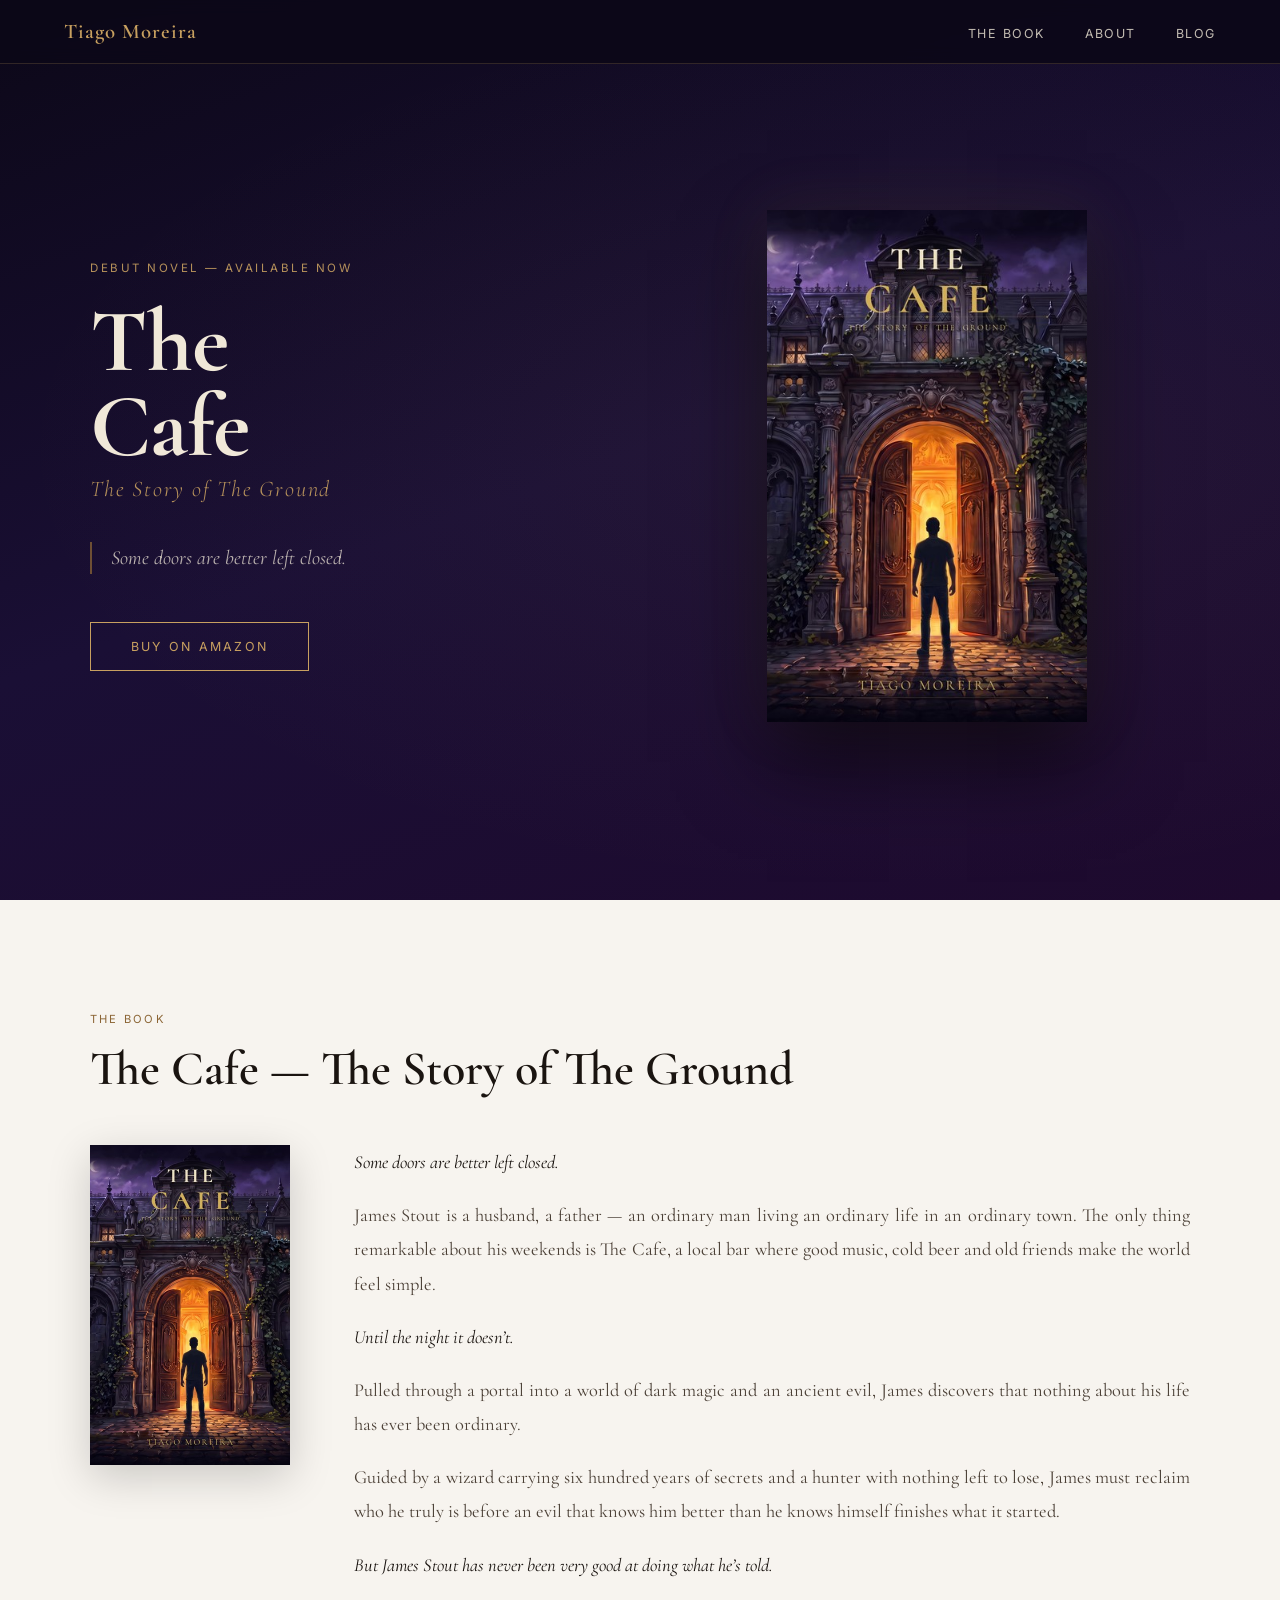
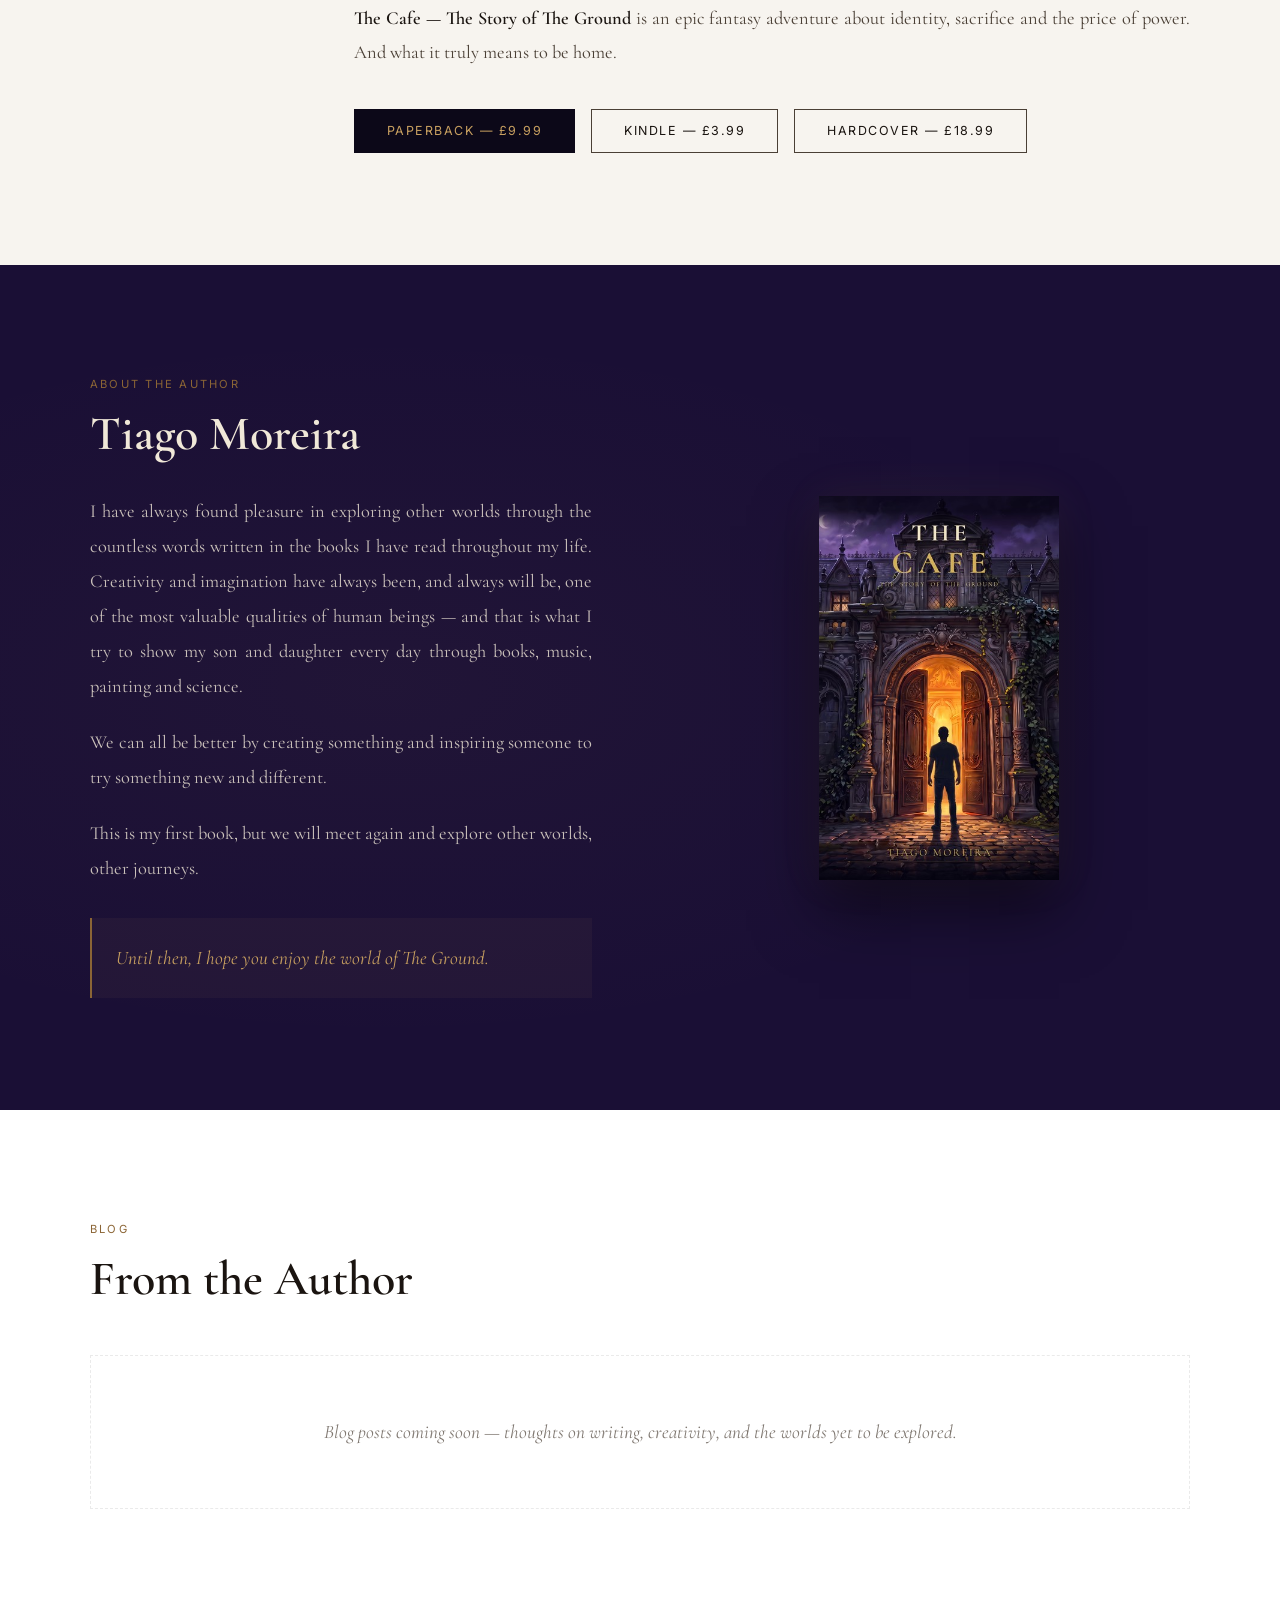
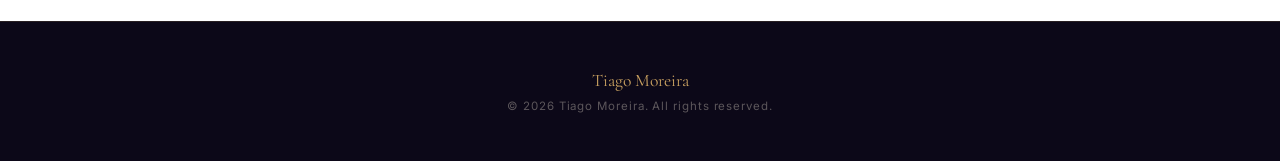
==== index.html @ 0dadb98a "Add files via upload" ====
<!DOCTYPE html>
<html lang="en">
<head>
<meta charset="UTF-8">
<meta name="viewport" content="width=device-width, initial-scale=1.0">
<title>Tiago Moreira — Author</title>
<link href="https://fonts.googleapis.com/css2?family=Cormorant+Garamond:ital,wght@0,300;0,400;0,600;0,700;1,300;1,400&family=Inter:wght@300;400;500&display=swap" rel="stylesheet">
<style>
*,*::before,*::after{box-sizing:border-box;margin:0;padding:0}
:root{
  --deep-dark:#0c0818;--dark-purple:#1a0f35;--mid-purple:#2d1b52;
  --gold:#c8a060;--gold-light:#e8c080;--gold-dim:#8b6535;
  --cream:#f0e8d8;--light-bg:#f7f4ef;--text-dark:#1a1410;
  --text-mid:#4a3f35;--white:#ffffff;
}
html{scroll-behavior:smooth}
body{font-family:'Inter',sans-serif;background:var(--light-bg);color:var(--text-dark);overflow-x:hidden}
nav{position:fixed;top:0;left:0;right:0;z-index:100;display:flex;justify-content:space-between;align-items:center;padding:1.2rem 4rem;background:rgba(12,8,24,0.93);backdrop-filter:blur(8px);border-bottom:1px solid rgba(200,160,96,0.2)}
.nav-brand{font-family:'Cormorant Garamond',serif;font-size:1.3rem;font-weight:600;color:var(--gold);letter-spacing:.05em;text-decoration:none}
.nav-links{display:flex;gap:2.5rem;list-style:none}
.nav-links a{font-size:.78rem;font-weight:400;letter-spacing:.12em;text-transform:uppercase;color:var(--cream);text-decoration:none;opacity:.8;transition:opacity .2s,color .2s}
.nav-links a:hover{opacity:1;color:var(--gold)}
.hero{min-height:100vh;background:linear-gradient(160deg,var(--deep-dark) 0%,var(--dark-purple) 50%,#1e0a2e 100%);display:flex;align-items:center;justify-content:center;padding:8rem 4rem 6rem;position:relative;overflow:hidden}
.hero::before{content:'';position:absolute;inset:0;background:radial-gradient(ellipse at 70% 50%,rgba(200,160,96,.06) 0%,transparent 70%);pointer-events:none}
.hero-inner{max-width:1100px;width:100%;display:grid;grid-template-columns:1fr 1.1fr;gap:6rem;align-items:center}
.hero-text{position:relative;z-index:1}
.hero-eyebrow{font-size:.72rem;letter-spacing:.22em;text-transform:uppercase;color:var(--gold);margin-bottom:1.5rem;opacity:.9}
.hero-title{font-family:'Cormorant Garamond',serif;font-size:clamp(3.5rem,7vw,6rem);font-weight:700;line-height:.95;color:var(--cream);letter-spacing:-.01em;margin-bottom:.4rem}
.hero-subtitle{font-family:'Cormorant Garamond',serif;font-size:clamp(1rem,2vw,1.4rem);font-weight:300;font-style:italic;color:var(--gold);letter-spacing:.08em;margin-bottom:2.5rem;opacity:.9}
.hero-tagline{font-family:'Cormorant Garamond',serif;font-size:1.25rem;font-style:italic;color:var(--cream);opacity:.75;line-height:1.6;margin-bottom:3rem;border-left:2px solid var(--gold-dim);padding-left:1.2rem}
.hero-cta{display:inline-block;background:transparent;border:1px solid var(--gold);color:var(--gold);font-size:.78rem;letter-spacing:.18em;text-transform:uppercase;padding:1rem 2.5rem;text-decoration:none;transition:background .25s,color .25s}
.hero-cta:hover{background:var(--gold);color:var(--deep-dark)}
.hero-cover{position:relative;z-index:1;display:flex;justify-content:center}
.hero-cover img{width:100%;max-width:320px;box-shadow:0 40px 80px rgba(0,0,0,.6),0 0 60px rgba(200,160,96,.1);display:block}
.book-section{background:var(--light-bg);padding:7rem 4rem}
.section-inner{max-width:1100px;margin:0 auto}
.section-label{font-size:.7rem;letter-spacing:.2em;text-transform:uppercase;color:var(--gold-dim);margin-bottom:1rem}
.section-title{font-family:'Cormorant Garamond',serif;font-size:clamp(2rem,4vw,3rem);font-weight:600;color:var(--text-dark);margin-bottom:3rem;line-height:1.15}
.book-grid{display:grid;grid-template-columns:200px 1fr;gap:4rem;align-items:start}
.book-cover-small img{width:100%;box-shadow:0 12px 40px rgba(0,0,0,.18)}
.book-description{font-family:'Cormorant Garamond',serif;font-size:1.15rem;line-height:1.85;color:var(--text-mid);text-align:justify}
.book-description em{font-style:italic;color:var(--text-dark)}
.book-description strong{font-weight:600;color:var(--text-dark)}
.book-description p{margin-bottom:1.2rem}
.buy-buttons{display:flex;gap:1rem;margin-top:2.5rem;flex-wrap:wrap}
.buy-btn{display:inline-block;padding:.85rem 2rem;font-size:.78rem;letter-spacing:.12em;text-transform:uppercase;text-decoration:none;transition:all .2s}
.buy-btn-primary{background:var(--deep-dark);color:var(--gold);border:1px solid var(--deep-dark)}
.buy-btn-primary:hover{background:var(--gold);color:var(--deep-dark);border-color:var(--gold)}
.buy-btn-secondary{background:transparent;color:var(--text-dark);border:1px solid var(--text-mid)}
.buy-btn-secondary:hover{border-color:var(--text-dark)}
.author-section{background:var(--dark-purple);padding:7rem 4rem;position:relative;overflow:hidden}
.author-section::before{content:'';position:absolute;inset:0;background:radial-gradient(ellipse at 30% 50%,rgba(200,160,96,.04) 0%,transparent 60%)}
.author-grid{display:grid;grid-template-columns:1fr 1fr;gap:6rem;align-items:center;position:relative;z-index:1}
.author-section .section-label{color:var(--gold-dim)}
.author-section .section-title{color:var(--cream);margin-bottom:2rem}
.author-bio{font-family:'Cormorant Garamond',serif;font-size:1.15rem;line-height:1.9;color:rgba(240,232,216,.82);text-align:justify}
.author-bio p{margin-bottom:1.3rem}
.author-quote{border-left:2px solid var(--gold-dim);padding:1.5rem;margin-top:2rem;background:rgba(200,160,96,.05)}
.author-quote p{font-family:'Cormorant Garamond',serif;font-size:1.2rem;font-style:italic;color:var(--gold);line-height:1.7;margin:0}
.blog-section{background:var(--white);padding:7rem 4rem}
.blog-coming-soon{text-align:center;padding:4rem 2rem;font-family:'Cormorant Garamond',serif;font-size:1.2rem;font-style:italic;color:var(--text-mid);opacity:.7;border:1px dashed rgba(0,0,0,.12);margin-top:2rem}
footer{background:var(--deep-dark);padding:3rem 4rem;text-align:center;border-top:1px solid rgba(200,160,96,.15)}
.footer-brand{font-family:'Cormorant Garamond',serif;font-size:1.1rem;color:var(--gold);margin-bottom:.5rem}
.footer-copy{font-size:.72rem;letter-spacing:.08em;color:rgba(240,232,216,.35)}
@media(max-width:900px){
  nav{padding:1rem 2rem}
  .nav-links{gap:1.5rem}
  .hero{padding:7rem 2rem 5rem}
  .hero-inner{grid-template-columns:1fr;gap:3rem;text-align:center}
  .hero-cover{order:-1}
  .hero-cover img{max-width:200px}
  .hero-tagline{text-align:left}
  .book-section,.author-section,.blog-section{padding:5rem 2rem}
  .book-grid{grid-template-columns:1fr;gap:2rem}
  .book-cover-small{display:none}
  .author-grid{grid-template-columns:1fr;gap:2rem}
}
</style>
</head>
<body>
<nav>
  <a href="#" class="nav-brand">Tiago Moreira</a>
  <ul class="nav-links">
    <li><a href="#book">The Book</a></li>
    <li><a href="#author">About</a></li>
    <li><a href="#blog">Blog</a></li>
  </ul>
</nav>
<section class="hero">
  <div class="hero-inner">
    <div class="hero-text">
      <p class="hero-eyebrow">Debut Novel &mdash; Available Now</p>
      <h1 class="hero-title">The<br>Cafe</h1>
      <p class="hero-subtitle">The Story of The Ground</p>
      <p class="hero-tagline">Some doors are better left closed.</p>
      <a href="https://www.amazon.co.uk/dp/B0HDR7441C" target="_blank" class="hero-cta">Buy on Amazon</a>
    </div>
    <div class="hero-cover">
      <img src="[data-uri]" alt="The Cafe by Tiago Moreira">
    </div>
  </div>
</section>
<section class="book-section" id="book">
  <div class="section-inner">
    <p class="section-label">The Book</p>
    <h2 class="section-title">The Cafe &mdash; The Story of The Ground</h2>
    <div class="book-grid">
      <div class="book-cover-small">
        <img src="[data-uri]" alt="The Cafe book cover">
      </div>
      <div>
        <div class="book-description">
          <p><em>Some doors are better left closed.</em></p>
          <p>James Stout is a husband, a father &mdash; an ordinary man living an ordinary life in an ordinary town. The only thing remarkable about his weekends is The Cafe, a local bar where good music, cold beer and old friends make the world feel simple.</p>
          <p><em>Until the night it doesn&rsquo;t.</em></p>
          <p>Pulled through a portal into a world of dark magic and an ancient evil, James discovers that nothing about his life has ever been ordinary.</p>
          <p>Guided by a wizard carrying six hundred years of secrets and a hunter with nothing left to lose, James must reclaim who he truly is before an evil that knows him better than he knows himself finishes what it started.</p>
          <p><em>But James Stout has never been very good at doing what he&rsquo;s told.</em></p>
          <p><strong>The Cafe &mdash; The Story of The Ground</strong> is an epic fantasy adventure about identity, sacrifice and the price of power. And what it truly means to be home.</p>
        </div>
        <div class="buy-buttons">
          <a href="https://www.amazon.co.uk/dp/B0HDR7441C" target="_blank" class="buy-btn buy-btn-primary">Paperback &mdash; &pound;9.99</a>
          <a href="https://www.amazon.co.uk/dp/B0HDR7441C" target="_blank" class="buy-btn buy-btn-secondary">Kindle &mdash; &pound;3.99</a>
          <a href="https://www.amazon.co.uk/dp/B0HDR7441C" target="_blank" class="buy-btn buy-btn-secondary">Hardcover &mdash; &pound;18.99</a>
        </div>
      </div>
    </div>
  </div>
</section>
<section class="author-section" id="author">
  <div class="section-inner">
    <div class="author-grid">
      <div>
        <p class="section-label">About the Author</p>
        <h2 class="section-title">Tiago Moreira</h2>
        <div class="author-bio">
          <p>I have always found pleasure in exploring other worlds through the countless words written in the books I have read throughout my life. Creativity and imagination have always been, and always will be, one of the most valuable qualities of human beings &mdash; and that is what I try to show my son and daughter every day through books, music, painting and science.</p>
          <p>We can all be better by creating something and inspiring someone to try something new and different.</p>
          <p>This is my first book, but we will meet again and explore other worlds, other journeys.</p>
        </div>
        <div class="author-quote">
          <p>Until then, I hope you enjoy the world of The Ground.</p>
        </div>
      </div>
      <div style="display:flex;align-items:center;justify-content:center;">
        <img src="[data-uri]" alt="The Cafe" style="max-width:240px;width:100%;box-shadow:0 30px 60px rgba(0,0,0,.5),0 0 40px rgba(200,160,96,.08);">
      </div>
    </div>
  </div>
</section>
<section class="blog-section" id="blog">
  <div class="section-inner">
    <p class="section-label">Blog</p>
    <h2 class="section-title">From the Author</h2>
    <p class="blog-coming-soon">Blog posts coming soon &mdash; thoughts on writing, creativity, and the worlds yet to be explored.</p>
  </div>
</section>
<footer>
  <p class="footer-brand">Tiago Moreira</p>
  <p class="footer-copy">&copy; 2026 Tiago Moreira. All rights reserved.</p>
</footer>
</body>
</html>
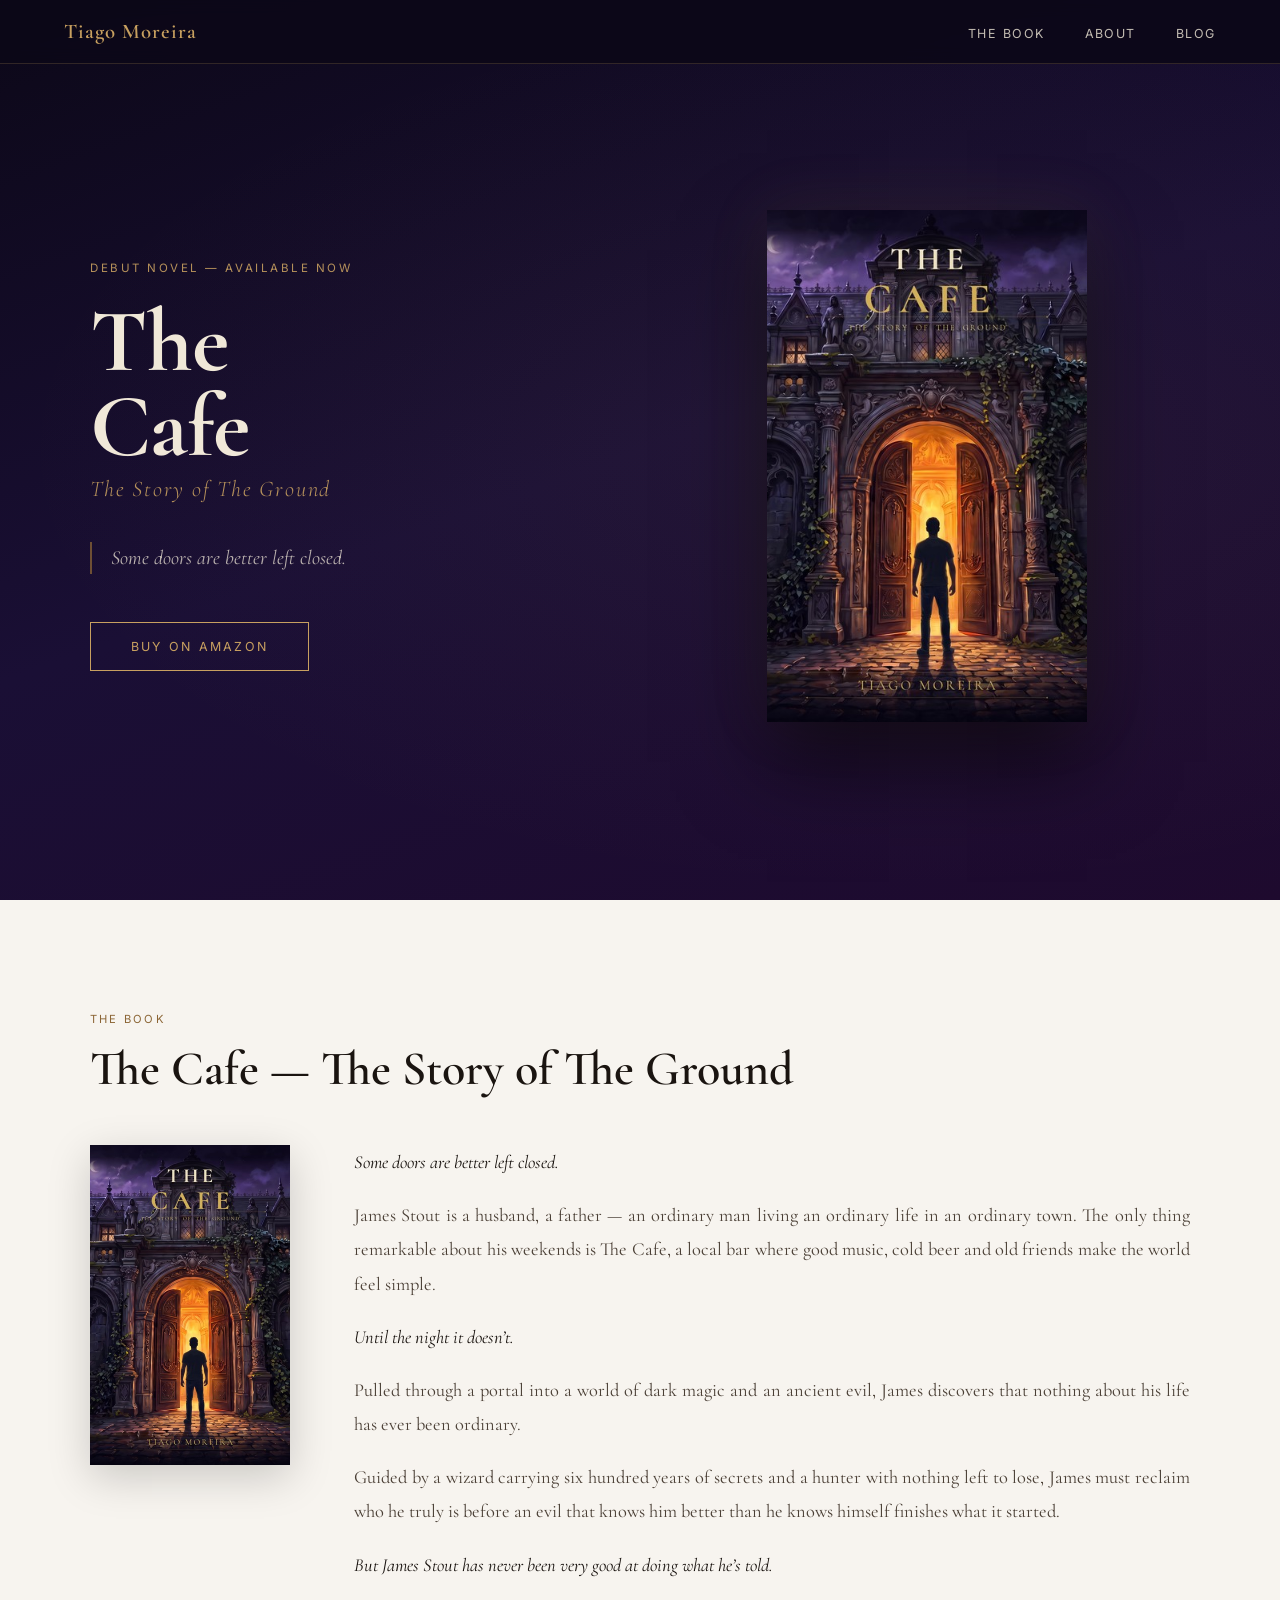
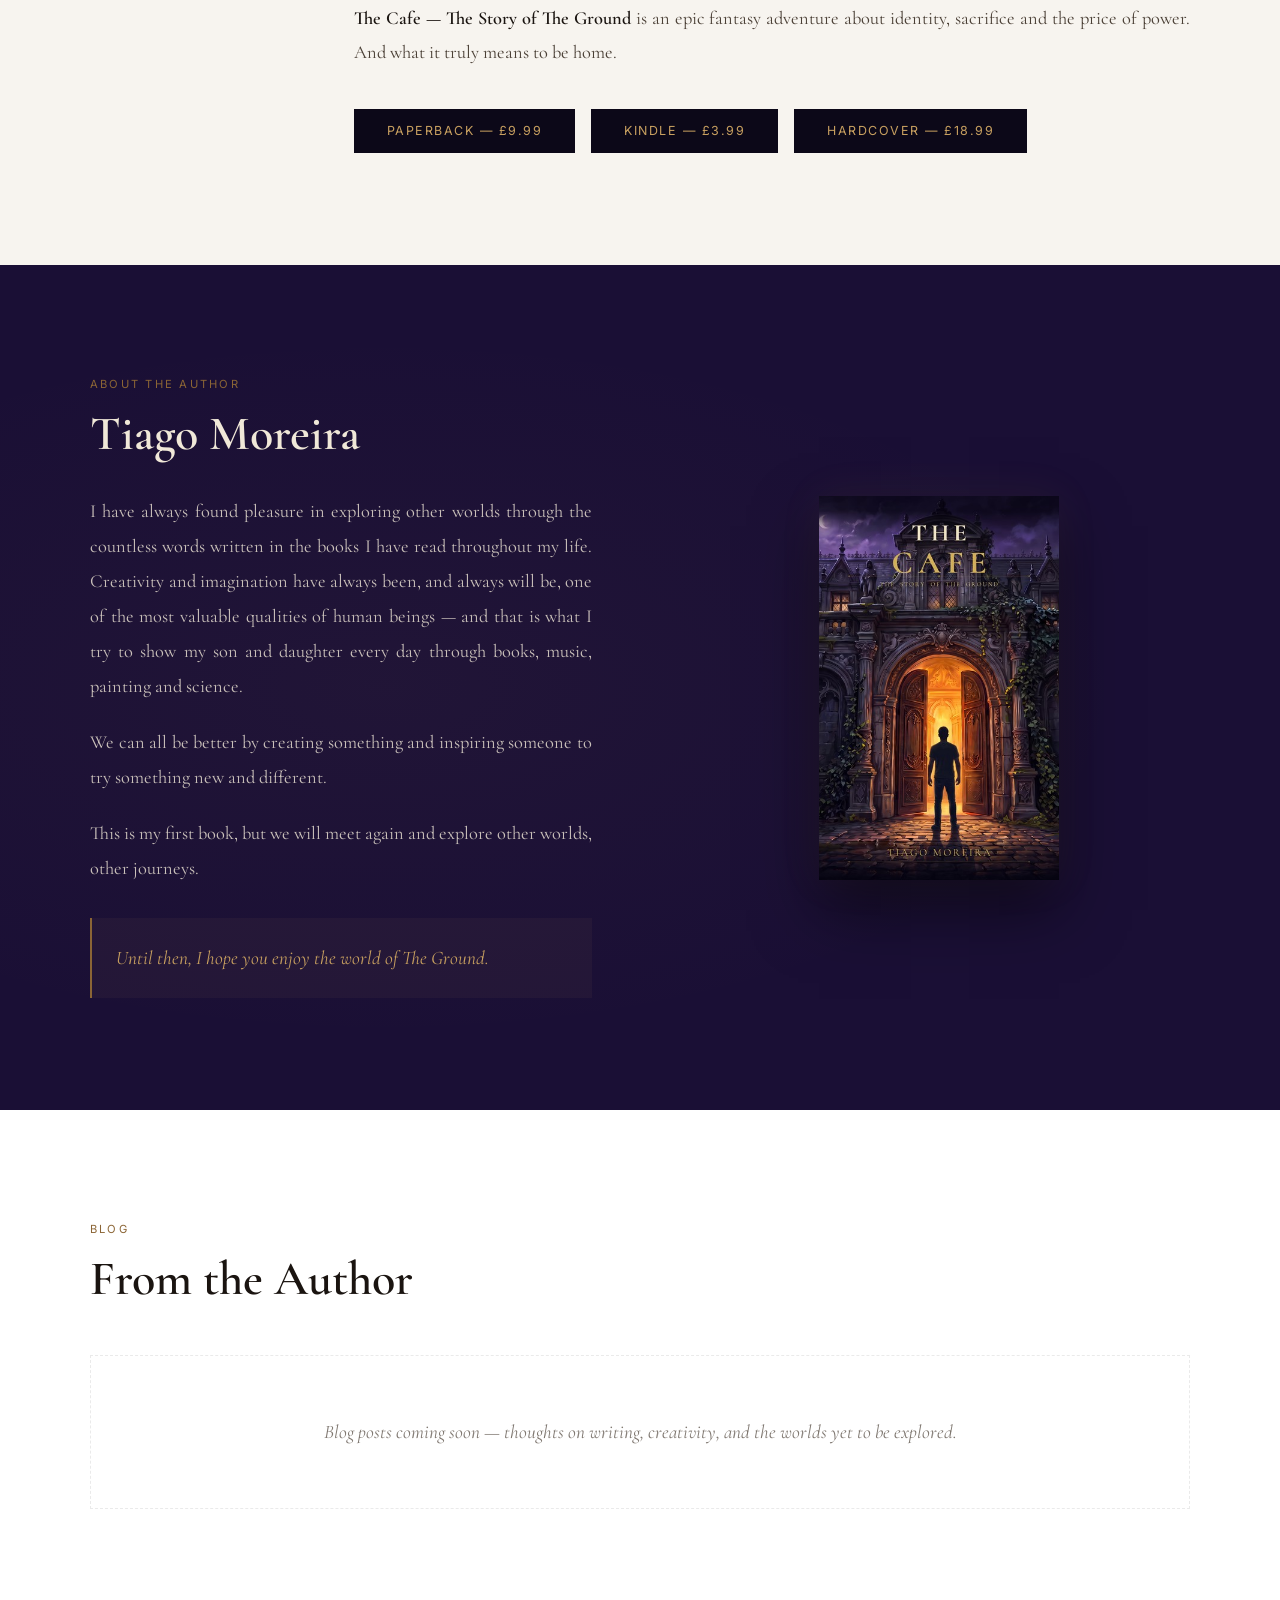
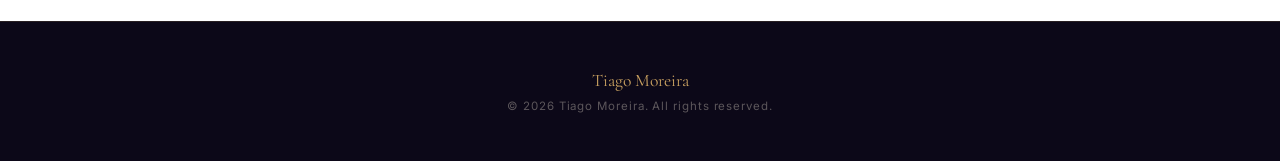
==== commit d07831ca: "Add files via upload Initial site upload" ====
--- a/index.html
+++ b/index.html
@@ -43,11 +43,8 @@
 .book-description strong{font-weight:600;color:var(--text-dark)}
 .book-description p{margin-bottom:1.2rem}
 .buy-buttons{display:flex;gap:1rem;margin-top:2.5rem;flex-wrap:wrap}
-.buy-btn{display:inline-block;padding:.85rem 2rem;font-size:.78rem;letter-spacing:.12em;text-transform:uppercase;text-decoration:none;transition:all .2s}
-.buy-btn-primary{background:var(--deep-dark);color:var(--gold);border:1px solid var(--deep-dark)}
-.buy-btn-primary:hover{background:var(--gold);color:var(--deep-dark);border-color:var(--gold)}
-.buy-btn-secondary{background:transparent;color:var(--text-dark);border:1px solid var(--text-mid)}
-.buy-btn-secondary:hover{border-color:var(--text-dark)}
+.buy-btn,.buy-btn-primary,.buy-btn-secondary{display:inline-block;padding:.85rem 2rem;font-size:.78rem;letter-spacing:.12em;text-transform:uppercase;text-decoration:none;transition:all .2s;background:var(--deep-dark);color:var(--gold);border:1px solid var(--deep-dark)}
+.buy-btn:hover,.buy-btn-primary:hover,.buy-btn-secondary:hover{background:var(--gold);color:var(--deep-dark);border-color:var(--gold)}
 .author-section{background:var(--dark-purple);padding:7rem 4rem;position:relative;overflow:hidden}
 .author-section::before{content:'';position:absolute;inset:0;background:radial-gradient(ellipse at 30% 50%,rgba(200,160,96,.04) 0%,transparent 60%)}
 .author-grid{display:grid;grid-template-columns:1fr 1fr;gap:6rem;align-items:center;position:relative;z-index:1}
